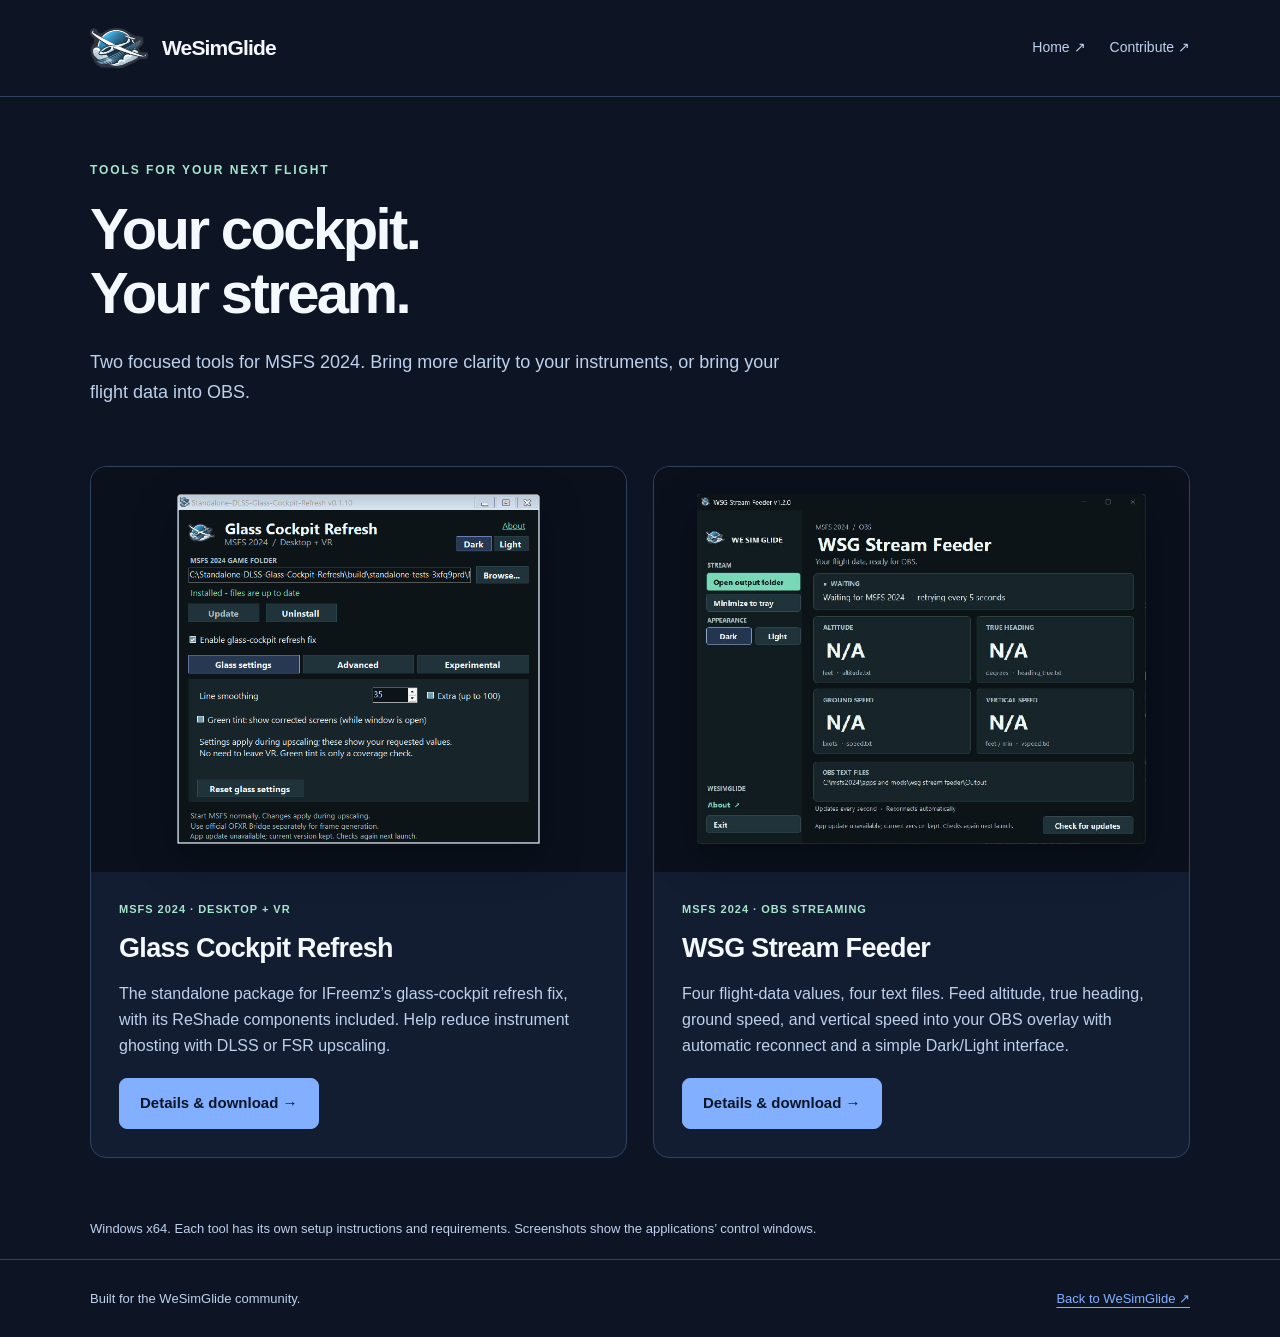
==== web/index.html @ 4a568020 "Initial release of WSG Stream Feeder 1.2.0" ====
<!doctype html>
<html lang="en">
<head>
  <meta charset="utf-8"><meta name="viewport" content="width=device-width,initial-scale=1">
  <meta name="description" content="WeSimGlide tools for MSFS 2024: clearer glass-cockpit instruments and a lightweight flight-data feeder for OBS.">
  <meta name="theme-color" content="#0d1524"><title>Flight tools · WeSimGlide</title>
  <link rel="stylesheet" href="tools.css">
</head>
<body>
  <a class="skip" href="#main">Skip to tools</a>
  <header><div class="wrap topbar"><a class="brand" href="https://wesimglide.org/"><img src="assets/wsg-logo.png" alt="" width="58" height="46">WeSimGlide</a><nav class="nav" aria-label="Main"><a href="https://wesimglide.org/">Home ↗</a><a href="https://wesimglide.org/?tab=about">Contribute ↗</a></nav></div></header>
  <main id="main" class="wrap">
    <section class="intro"><p class="eyebrow">Tools for your next flight</p><h1>Your cockpit.<br>Your stream.</h1><p class="lead">Two focused tools for MSFS 2024. Bring more clarity to your instruments, or bring your flight data into OBS.</p></section>
    <div class="tool-grid">
      <article class="tool"><a class="tool-image" href="Standalone-DLSS-Glass-Cockpit-Refresh.html" aria-label="Explore Glass Cockpit Refresh"><img src="assets/glass-cockpit-refresh.png" alt="Glass Cockpit Refresh control window with installation status and line-smoothing settings" width="666" height="642"></a><div class="tool-copy"><span class="tag">MSFS 2024 · Desktop + VR</span><h2>Glass Cockpit Refresh</h2><p>The standalone package for IFreemz’s glass-cockpit refresh fix, with its ReShade components included. Help reduce instrument ghosting with DLSS or FSR upscaling.</p><a class="button" href="Standalone-DLSS-Glass-Cockpit-Refresh.html">Details &amp; download →</a></div></article>
      <article class="tool"><a class="tool-image" href="WSG-Stream-Feeder.html" aria-label="Explore WSG Stream Feeder"><img src="assets/wsg-stream-feeder.png" alt="WSG Stream Feeder showing altitude, true heading, ground speed and vertical speed while waiting for MSFS" width="940" height="730"></a><div class="tool-copy"><span class="tag">MSFS 2024 · OBS streaming</span><h2>WSG Stream Feeder</h2><p>Four flight-data values, four text files. Feed altitude, true heading, ground speed, and vertical speed into your OBS overlay with automatic reconnect and a simple Dark/Light interface.</p><a class="button" href="WSG-Stream-Feeder.html">Details &amp; download →</a></div></article>
    </div>
    <p class="small">Windows x64. Each tool has its own setup instructions and requirements. Screenshots show the applications’ control windows.</p>
  </main>
  <footer><div class="wrap footer-inner"><p>Built for the WeSimGlide community.</p><a href="https://wesimglide.org/">Back to WeSimGlide ↗</a></div></footer>
</body></html>
---- web/tools.css ----
:root{color-scheme:dark;--bg:#0d1524;--panel:#121d31;--raised:#19273d;--text:#f4f8ff;--muted:#bed0ec;--line:#30435e;--blue:#82afff;--mint:#a6e4cc}*{box-sizing:border-box}body{margin:0;background:var(--bg);color:var(--text);font:16px/1.65 "Segoe UI",Arial,sans-serif}a{color:var(--blue);text-underline-offset:4px}a:hover{color:#b5d0ff}a:focus-visible,button:focus-visible,summary:focus-visible{outline:3px solid var(--mint);outline-offset:5px}button{font:inherit;cursor:pointer}.wrap{max-width:1160px;margin:auto;padding:0 30px}.skip{position:absolute;top:-80px;left:16px;padding:10px;background:var(--blue);color:var(--bg);z-index:5}.skip:focus{top:10px}header{border-bottom:1px solid var(--line)}.topbar{min-height:96px;display:flex;align-items:center;justify-content:space-between;gap:24px}.brand{display:flex;align-items:center;gap:14px;color:var(--text);font-size:21px;font-weight:700;letter-spacing:-.04em;text-decoration:none}.brand img{width:58px;height:46px;object-fit:contain}.nav{display:flex;gap:24px;font-size:14px}.nav a{text-decoration:none;color:var(--muted)}.intro{padding:64px 0 40px;max-width:850px}.eyebrow{text-transform:uppercase;letter-spacing:.16em;font-size:12px;font-weight:700;color:var(--mint);margin:0 0 16px}h1{font-size:clamp(36px,5vw,58px);line-height:1.1;letter-spacing:-.045em;margin:0 0 24px}h2{font-size:28px;line-height:1.2;letter-spacing:-.025em;margin:0 0 16px}h3{font-size:19px;margin:0 0 12px}p{margin:0 0 18px}.lead{font-size:18px;color:var(--muted);max-width:720px}.muted,.caption{color:var(--muted)}.tool-grid{display:grid;grid-template-columns:1fr 1fr;gap:26px;padding-bottom:60px}.tool{border:1px solid var(--line);border-radius:16px;overflow:hidden;background:var(--panel);display:flex;flex-direction:column}.tool-image{background:#0a111d;padding:22px;display:flex;align-items:center;justify-content:center;aspect-ratio:1.32}.tool-image img{width:100%;height:100%;max-height:350px;object-fit:contain;filter:drop-shadow(0 14px 20px #0005)}.tool-copy{padding:28px;display:flex;flex-direction:column;flex:1}.tool-copy h2{font-size:27px}.tool-copy p{color:var(--muted)}.tool-copy .button{align-self:flex-start;margin-top:auto}.tag{display:inline-block;font-size:11px;font-weight:700;color:var(--mint);letter-spacing:.09em;text-transform:uppercase;margin-bottom:14px}.button{display:inline-flex;align-items:center;justify-content:center;gap:8px;background:var(--blue);border:1px solid var(--blue);border-radius:8px;padding:12px 20px;color:#0a1525;font-size:15px;font-weight:700;text-decoration:none}.button:hover{background:#a2c4ff;color:#0a1525}.button.secondary{background:transparent;color:var(--text);border-color:var(--line)}.button.secondary:hover{background:var(--raised)}.hero{display:grid;grid-template-columns:1fr 1.2fr;gap:42px;align-items:center;padding:62px 0 48px}.hero h1{font-size:clamp(36px,4.7vw,58px)}.hero .lead{font-size:17px}.hero figure{margin:0;min-width:0}.hero img{display:block;width:100%;height:auto;border-radius:10px;box-shadow:0 20px 45px #0006}.caption{font-size:12px;margin:12px 0 0}.release{font-size:13px;color:var(--mint);margin-bottom:18px}.download-meta{font-size:12px;margin-top:14px;color:var(--muted)}.section{padding:42px 0;border-top:1px solid var(--line)}.metrics{display:grid;grid-template-columns:repeat(4,1fr);gap:16px}.metric{background:var(--panel);border:1px solid var(--line);border-radius:10px;padding:20px}.metric strong{display:block;color:var(--text);font-size:17px}.metric span{display:block;color:var(--muted);font-size:13px;margin:4px 0}.metric code{color:var(--mint);font-size:12px}.steps{display:grid;grid-template-columns:repeat(3,1fr);gap:22px;list-style:none;padding:0;counter-reset:step}.steps li{padding:24px;border:1px solid var(--line);border-radius:12px;background:var(--panel);counter-increment:step}.steps li:before{content:"0" counter(step);display:block;color:var(--blue);font-weight:700;margin-bottom:14px}.steps p{font-size:14px;color:var(--muted)}code{font-family:Consolas,monospace;font-size:.9em;overflow-wrap:anywhere}details{border-bottom:1px solid var(--line)}summary{cursor:pointer;padding:20px 0;font-weight:600}details p{color:var(--muted);max-width:880px;padding:0 0 10px}.hash-box{padding:22px;background:var(--panel);border:1px solid var(--line);border-radius:10px}.hash-box code{display:block;margin:12px 0 18px;overflow-wrap:anywhere}.small{font-size:13px;color:var(--muted)}footer{border-top:1px solid var(--line);padding:28px 0;margin-top:20px;color:var(--muted);font-size:13px}.footer-inner{display:flex;justify-content:space-between;gap:24px}.footer-inner p{margin:0}.notice{border-left:3px solid var(--mint);padding-left:18px;color:var(--muted)}@media(max-width:850px){.hero{grid-template-columns:1fr;gap:30px}.hero figure{max-width:720px}.metrics{grid-template-columns:repeat(2,1fr)}.tool-image{padding:12px}.tool-copy{padding:22px}.steps{gap:14px}.steps li{padding:18px}}@media(max-width:620px){.wrap{padding:0 20px}.topbar{min-height:84px;gap:12px;flex-wrap:wrap;padding:12px 20px}.brand{font-size:19px}.brand img{width:44px;height:36px}.nav{gap:16px;font-size:12px}.intro{padding:42px 0 26px}.tool-grid,.steps{grid-template-columns:1fr}.tool-image{aspect-ratio:auto;padding:20px;min-height:220px}.tool-image img{max-height:330px}.hero{padding-top:40px}.footer-inner{display:block}.footer-inner a{display:inline-block;margin-top:12px}.metric{padding:14px}.metrics{gap:10px}.metric strong{font-size:15px}h2{font-size:25px}}
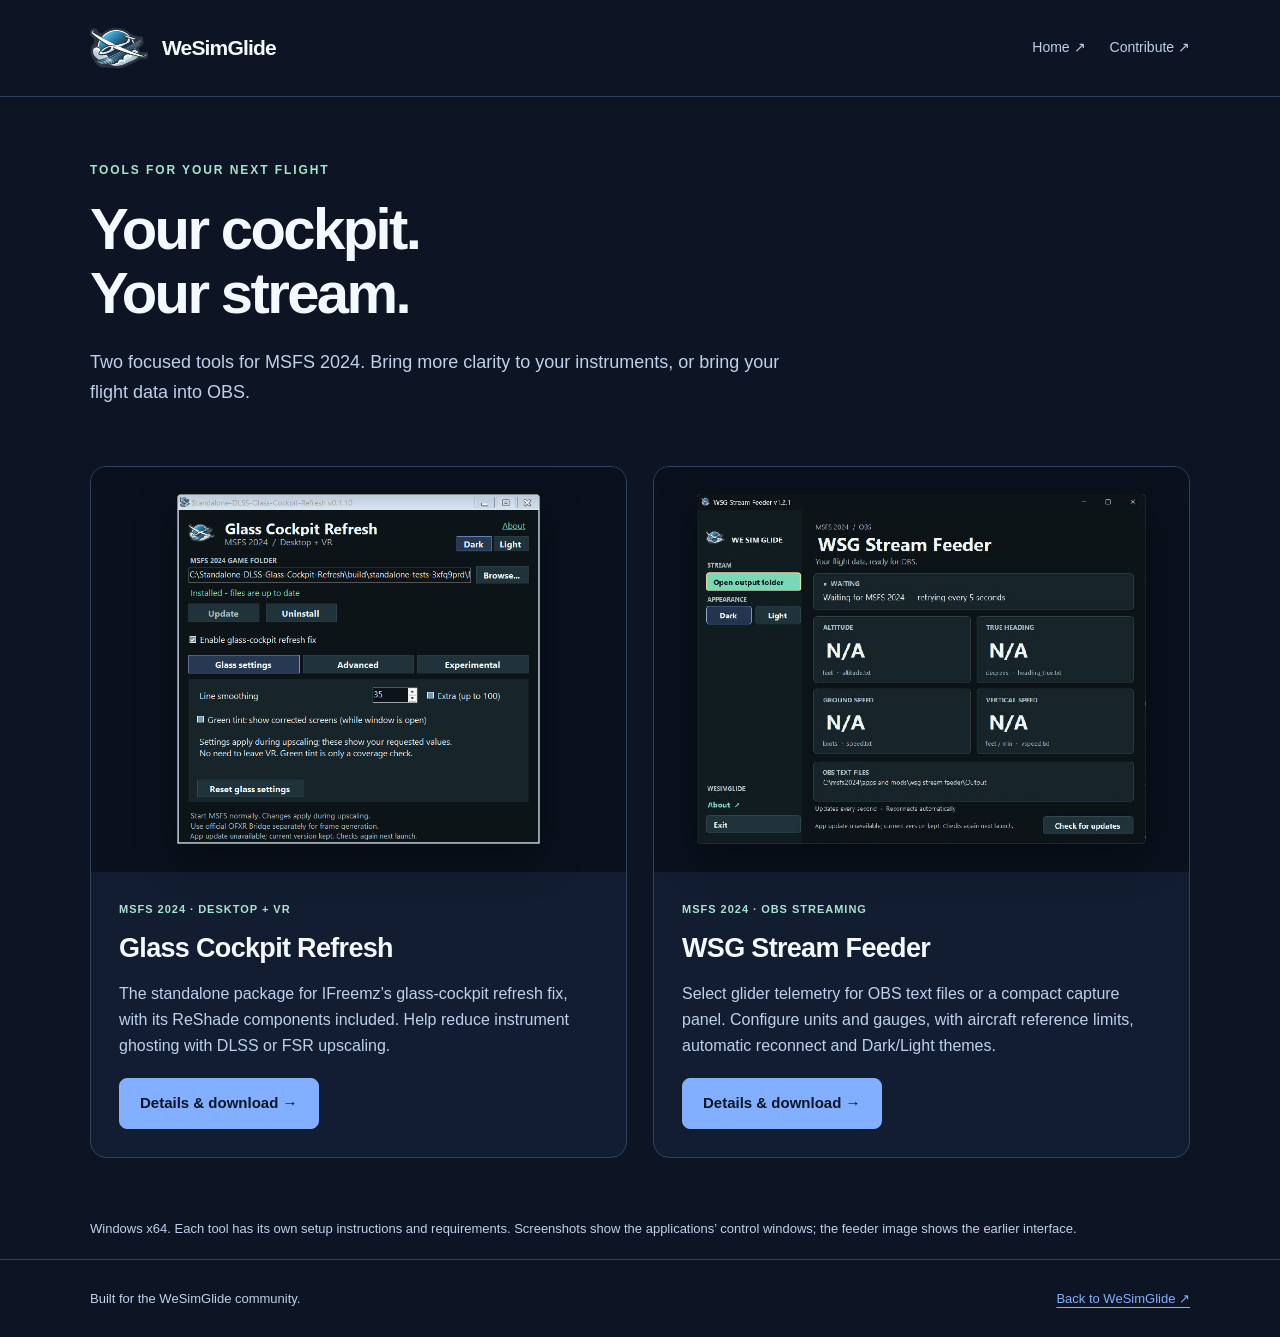
==== commit 3468f1a7: "Release 1.3.0 with selectable glider telemetry and OBS capture gauges" ====
--- a/web/index.html
+++ b/web/index.html
@@ -13,9 +13,9 @@
     <section class="intro"><p class="eyebrow">Tools for your next flight</p><h1>Your cockpit.<br>Your stream.</h1><p class="lead">Two focused tools for MSFS 2024. Bring more clarity to your instruments, or bring your flight data into OBS.</p></section>
     <div class="tool-grid">
       <article class="tool"><a class="tool-image" href="Standalone-DLSS-Glass-Cockpit-Refresh.html" aria-label="Explore Glass Cockpit Refresh"><img src="assets/glass-cockpit-refresh.png" alt="Glass Cockpit Refresh control window with installation status and line-smoothing settings" width="666" height="642"></a><div class="tool-copy"><span class="tag">MSFS 2024 · Desktop + VR</span><h2>Glass Cockpit Refresh</h2><p>The standalone package for IFreemz’s glass-cockpit refresh fix, with its ReShade components included. Help reduce instrument ghosting with DLSS or FSR upscaling.</p><a class="button" href="Standalone-DLSS-Glass-Cockpit-Refresh.html">Details &amp; download →</a></div></article>
-      <article class="tool"><a class="tool-image" href="WSG-Stream-Feeder.html" aria-label="Explore WSG Stream Feeder"><img src="assets/wsg-stream-feeder.png" alt="WSG Stream Feeder showing altitude, true heading, ground speed and vertical speed while waiting for MSFS" width="940" height="730"></a><div class="tool-copy"><span class="tag">MSFS 2024 · OBS streaming</span><h2>WSG Stream Feeder</h2><p>Four flight-data values, four text files. Feed altitude, true heading, ground speed, and vertical speed into your OBS overlay with automatic reconnect and a simple Dark/Light interface.</p><a class="button" href="WSG-Stream-Feeder.html">Details &amp; download →</a></div></article>
+      <article class="tool"><a class="tool-image" href="WSG-Stream-Feeder.html" aria-label="Explore WSG Stream Feeder"><img src="assets/wsg-stream-feeder.png" alt="WSG Stream Feeder showing altitude, true heading, ground speed and vertical speed while waiting for MSFS" width="940" height="730"></a><div class="tool-copy"><span class="tag">MSFS 2024 · OBS streaming</span><h2>WSG Stream Feeder</h2><p>Select glider telemetry for OBS text files or a compact capture panel. Configure units and gauges, with aircraft reference limits, automatic reconnect and Dark/Light themes.</p><a class="button" href="WSG-Stream-Feeder.html">Details &amp; download →</a></div></article>
     </div>
-    <p class="small">Windows x64. Each tool has its own setup instructions and requirements. Screenshots show the applications’ control windows.</p>
+    <p class="small">Windows x64. Each tool has its own setup instructions and requirements. Screenshots show the applications’ control windows; the feeder image shows the earlier interface.</p>
   </main>
   <footer><div class="wrap footer-inner"><p>Built for the WeSimGlide community.</p><a href="https://wesimglide.org/">Back to WeSimGlide ↗</a></div></footer>
 </body></html>
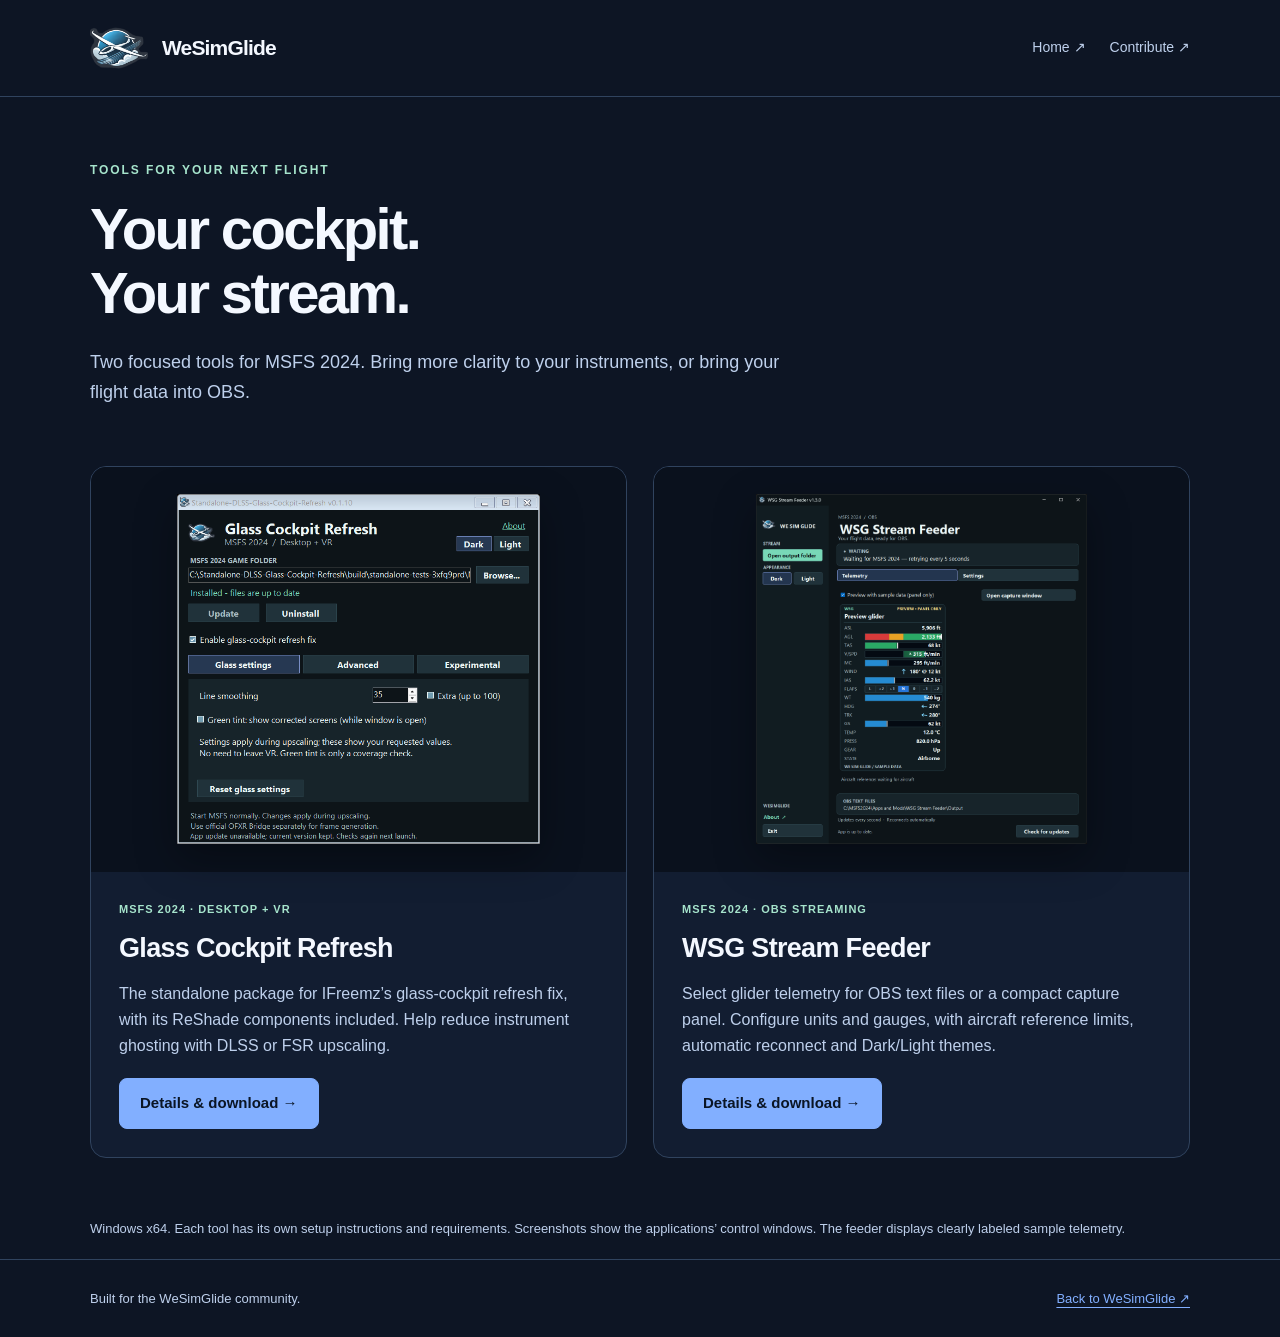
==== commit 8b00c579: "Refresh website screenshot for WSG Stream Feeder 1.3.0" ====
--- a/web/index.html
+++ b/web/index.html
@@ -13,9 +13,9 @@
     <section class="intro"><p class="eyebrow">Tools for your next flight</p><h1>Your cockpit.<br>Your stream.</h1><p class="lead">Two focused tools for MSFS 2024. Bring more clarity to your instruments, or bring your flight data into OBS.</p></section>
     <div class="tool-grid">
       <article class="tool"><a class="tool-image" href="Standalone-DLSS-Glass-Cockpit-Refresh.html" aria-label="Explore Glass Cockpit Refresh"><img src="assets/glass-cockpit-refresh.png" alt="Glass Cockpit Refresh control window with installation status and line-smoothing settings" width="666" height="642"></a><div class="tool-copy"><span class="tag">MSFS 2024 · Desktop + VR</span><h2>Glass Cockpit Refresh</h2><p>The standalone package for IFreemz’s glass-cockpit refresh fix, with its ReShade components included. Help reduce instrument ghosting with DLSS or FSR upscaling.</p><a class="button" href="Standalone-DLSS-Glass-Cockpit-Refresh.html">Details &amp; download →</a></div></article>
-      <article class="tool"><a class="tool-image" href="WSG-Stream-Feeder.html" aria-label="Explore WSG Stream Feeder"><img src="assets/wsg-stream-feeder.png" alt="WSG Stream Feeder showing altitude, true heading, ground speed and vertical speed while waiting for MSFS" width="940" height="730"></a><div class="tool-copy"><span class="tag">MSFS 2024 · OBS streaming</span><h2>WSG Stream Feeder</h2><p>Select glider telemetry for OBS text files or a compact capture panel. Configure units and gauges, with aircraft reference limits, automatic reconnect and Dark/Light themes.</p><a class="button" href="WSG-Stream-Feeder.html">Details &amp; download →</a></div></article>
+      <article class="tool"><a class="tool-image" href="WSG-Stream-Feeder.html" aria-label="Explore WSG Stream Feeder"><img src="assets/wsg-stream-feeder.png" alt="WSG Stream Feeder v1.3.0 showing sample glider telemetry, gauges and direction arrows" width="1004" height="1060"></a><div class="tool-copy"><span class="tag">MSFS 2024 · OBS streaming</span><h2>WSG Stream Feeder</h2><p>Select glider telemetry for OBS text files or a compact capture panel. Configure units and gauges, with aircraft reference limits, automatic reconnect and Dark/Light themes.</p><a class="button" href="WSG-Stream-Feeder.html">Details &amp; download →</a></div></article>
     </div>
-    <p class="small">Windows x64. Each tool has its own setup instructions and requirements. Screenshots show the applications’ control windows; the feeder image shows the earlier interface.</p>
+    <p class="small">Windows x64. Each tool has its own setup instructions and requirements. Screenshots show the applications’ control windows. The feeder displays clearly labeled sample telemetry.</p>
   </main>
   <footer><div class="wrap footer-inner"><p>Built for the WeSimGlide community.</p><a href="https://wesimglide.org/">Back to WeSimGlide ↗</a></div></footer>
 </body></html>
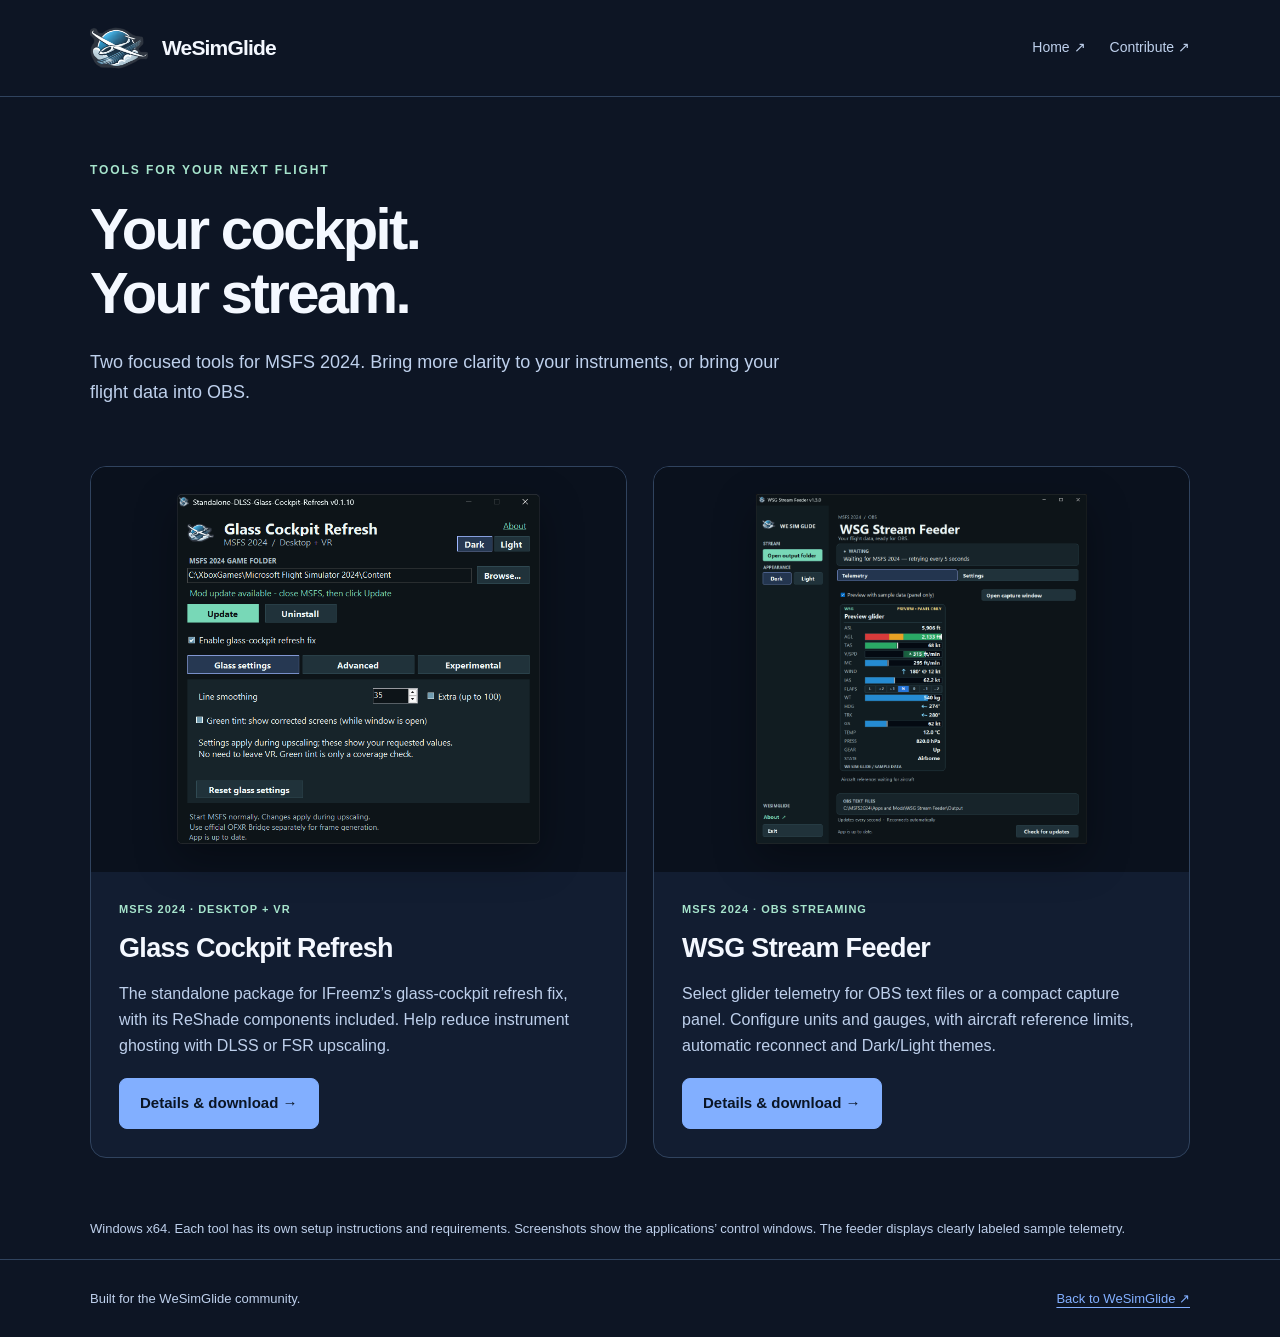
==== commit 80d673bb: "Document all telemetry choices and synchronize website assets" ====
--- a/web/index.html
+++ b/web/index.html
@@ -12,7 +12,7 @@
   <main id="main" class="wrap">
     <section class="intro"><p class="eyebrow">Tools for your next flight</p><h1>Your cockpit.<br>Your stream.</h1><p class="lead">Two focused tools for MSFS 2024. Bring more clarity to your instruments, or bring your flight data into OBS.</p></section>
     <div class="tool-grid">
-      <article class="tool"><a class="tool-image" href="Standalone-DLSS-Glass-Cockpit-Refresh.html" aria-label="Explore Glass Cockpit Refresh"><img src="assets/glass-cockpit-refresh.png" alt="Glass Cockpit Refresh control window with installation status and line-smoothing settings" width="666" height="642"></a><div class="tool-copy"><span class="tag">MSFS 2024 · Desktop + VR</span><h2>Glass Cockpit Refresh</h2><p>The standalone package for IFreemz’s glass-cockpit refresh fix, with its ReShade components included. Help reduce instrument ghosting with DLSS or FSR upscaling.</p><a class="button" href="Standalone-DLSS-Glass-Cockpit-Refresh.html">Details &amp; download →</a></div></article>
+      <article class="tool"><a class="tool-image" href="Standalone-DLSS-Glass-Cockpit-Refresh.html" aria-label="Explore Glass Cockpit Refresh"><img src="assets/glass-cockpit-refresh.png" alt="Glass Cockpit Refresh control window with installation status and line-smoothing settings" width="662" height="640"></a><div class="tool-copy"><span class="tag">MSFS 2024 · Desktop + VR</span><h2>Glass Cockpit Refresh</h2><p>The standalone package for IFreemz’s glass-cockpit refresh fix, with its ReShade components included. Help reduce instrument ghosting with DLSS or FSR upscaling.</p><a class="button" href="Standalone-DLSS-Glass-Cockpit-Refresh.html">Details &amp; download →</a></div></article>
       <article class="tool"><a class="tool-image" href="WSG-Stream-Feeder.html" aria-label="Explore WSG Stream Feeder"><img src="assets/wsg-stream-feeder.png" alt="WSG Stream Feeder v1.3.0 showing sample glider telemetry, gauges and direction arrows" width="1004" height="1060"></a><div class="tool-copy"><span class="tag">MSFS 2024 · OBS streaming</span><h2>WSG Stream Feeder</h2><p>Select glider telemetry for OBS text files or a compact capture panel. Configure units and gauges, with aircraft reference limits, automatic reconnect and Dark/Light themes.</p><a class="button" href="WSG-Stream-Feeder.html">Details &amp; download →</a></div></article>
     </div>
     <p class="small">Windows x64. Each tool has its own setup instructions and requirements. Screenshots show the applications’ control windows. The feeder displays clearly labeled sample telemetry.</p>
--- a/web/tools.css
+++ b/web/tools.css
@@ -1 +1,15 @@
 :root{color-scheme:dark;--bg:#0d1524;--panel:#121d31;--raised:#19273d;--text:#f4f8ff;--muted:#bed0ec;--line:#30435e;--blue:#82afff;--mint:#a6e4cc}*{box-sizing:border-box}body{margin:0;background:var(--bg);color:var(--text);font:16px/1.65 "Segoe UI",Arial,sans-serif}a{color:var(--blue);text-underline-offset:4px}a:hover{color:#b5d0ff}a:focus-visible,button:focus-visible,summary:focus-visible{outline:3px solid var(--mint);outline-offset:5px}button{font:inherit;cursor:pointer}.wrap{max-width:1160px;margin:auto;padding:0 30px}.skip{position:absolute;top:-80px;left:16px;padding:10px;background:var(--blue);color:var(--bg);z-index:5}.skip:focus{top:10px}header{border-bottom:1px solid var(--line)}.topbar{min-height:96px;display:flex;align-items:center;justify-content:space-between;gap:24px}.brand{display:flex;align-items:center;gap:14px;color:var(--text);font-size:21px;font-weight:700;letter-spacing:-.04em;text-decoration:none}.brand img{width:58px;height:46px;object-fit:contain}.nav{display:flex;gap:24px;font-size:14px}.nav a{text-decoration:none;color:var(--muted)}.intro{padding:64px 0 40px;max-width:850px}.eyebrow{text-transform:uppercase;letter-spacing:.16em;font-size:12px;font-weight:700;color:var(--mint);margin:0 0 16px}h1{font-size:clamp(36px,5vw,58px);line-height:1.1;letter-spacing:-.045em;margin:0 0 24px}h2{font-size:28px;line-height:1.2;letter-spacing:-.025em;margin:0 0 16px}h3{font-size:19px;margin:0 0 12px}p{margin:0 0 18px}.lead{font-size:18px;color:var(--muted);max-width:720px}.muted,.caption{color:var(--muted)}.tool-grid{display:grid;grid-template-columns:1fr 1fr;gap:26px;padding-bottom:60px}.tool{border:1px solid var(--line);border-radius:16px;overflow:hidden;background:var(--panel);display:flex;flex-direction:column}.tool-image{background:#0a111d;padding:22px;display:flex;align-items:center;justify-content:center;aspect-ratio:1.32}.tool-image img{width:100%;height:100%;max-height:350px;object-fit:contain;filter:drop-shadow(0 14px 20px #0005)}.tool-copy{padding:28px;display:flex;flex-direction:column;flex:1}.tool-copy h2{font-size:27px}.tool-copy p{color:var(--muted)}.tool-copy .button{align-self:flex-start;margin-top:auto}.tag{display:inline-block;font-size:11px;font-weight:700;color:var(--mint);letter-spacing:.09em;text-transform:uppercase;margin-bottom:14px}.button{display:inline-flex;align-items:center;justify-content:center;gap:8px;background:var(--blue);border:1px solid var(--blue);border-radius:8px;padding:12px 20px;color:#0a1525;font-size:15px;font-weight:700;text-decoration:none}.button:hover{background:#a2c4ff;color:#0a1525}.button.secondary{background:transparent;color:var(--text);border-color:var(--line)}.button.secondary:hover{background:var(--raised)}.hero{display:grid;grid-template-columns:1fr 1.2fr;gap:42px;align-items:center;padding:62px 0 48px}.hero h1{font-size:clamp(36px,4.7vw,58px)}.hero .lead{font-size:17px}.hero figure{margin:0;min-width:0}.hero img{display:block;width:100%;height:auto;border-radius:10px;box-shadow:0 20px 45px #0006}.caption{font-size:12px;margin:12px 0 0}.release{font-size:13px;color:var(--mint);margin-bottom:18px}.download-meta{font-size:12px;margin-top:14px;color:var(--muted)}.section{padding:42px 0;border-top:1px solid var(--line)}.metrics{display:grid;grid-template-columns:repeat(4,1fr);gap:16px}.metric{background:var(--panel);border:1px solid var(--line);border-radius:10px;padding:20px}.metric strong{display:block;color:var(--text);font-size:17px}.metric span{display:block;color:var(--muted);font-size:13px;margin:4px 0}.metric code{color:var(--mint);font-size:12px}.steps{display:grid;grid-template-columns:repeat(3,1fr);gap:22px;list-style:none;padding:0;counter-reset:step}.steps li{padding:24px;border:1px solid var(--line);border-radius:12px;background:var(--panel);counter-increment:step}.steps li:before{content:"0" counter(step);display:block;color:var(--blue);font-weight:700;margin-bottom:14px}.steps p{font-size:14px;color:var(--muted)}code{font-family:Consolas,monospace;font-size:.9em;overflow-wrap:anywhere}details{border-bottom:1px solid var(--line)}summary{cursor:pointer;padding:20px 0;font-weight:600}details p{color:var(--muted);max-width:880px;padding:0 0 10px}.hash-box{padding:22px;background:var(--panel);border:1px solid var(--line);border-radius:10px}.hash-box code{display:block;margin:12px 0 18px;overflow-wrap:anywhere}.small{font-size:13px;color:var(--muted)}footer{border-top:1px solid var(--line);padding:28px 0;margin-top:20px;color:var(--muted);font-size:13px}.footer-inner{display:flex;justify-content:space-between;gap:24px}.footer-inner p{margin:0}.notice{border-left:3px solid var(--mint);padding-left:18px;color:var(--muted)}@media(max-width:850px){.hero{grid-template-columns:1fr;gap:30px}.hero figure{max-width:720px}.metrics{grid-template-columns:repeat(2,1fr)}.tool-image{padding:12px}.tool-copy{padding:22px}.steps{gap:14px}.steps li{padding:18px}}@media(max-width:620px){.wrap{padding:0 20px}.topbar{min-height:84px;gap:12px;flex-wrap:wrap;padding:12px 20px}.brand{font-size:19px}.brand img{width:44px;height:36px}.nav{gap:16px;font-size:12px}.intro{padding:42px 0 26px}.tool-grid,.steps{grid-template-columns:1fr}.tool-image{aspect-ratio:auto;padding:20px;min-height:220px}.tool-image img{max-height:330px}.hero{padding-top:40px}.footer-inner{display:block}.footer-inner a{display:inline-block;margin-top:12px}.metric{padding:14px}.metrics{gap:10px}.metric strong{font-size:15px}h2{font-size:25px}}
+
+/* WSG Stream Feeder: selectable telemetry and output guide. */
+.feeder-page .output-options,.feeder-page .gauge-grid{display:grid;grid-template-columns:repeat(2,minmax(0,1fr));gap:20px;margin:24px 0}
+.feeder-page .feature-card{padding:24px;background:var(--panel);border:1px solid var(--line);border-radius:12px;min-width:0}
+.feeder-page .feature-card p{font-size:15px;color:var(--muted)}.feeder-page .feature-card p:last-child{margin-bottom:0}
+.feeder-page .telemetry-table{width:100%;border-collapse:collapse;table-layout:fixed;margin:24px 0 18px;font-size:14px}
+.feeder-page .telemetry-table caption{text-align:left;color:var(--muted);font-size:13px;padding-bottom:12px}
+.feeder-page .telemetry-table th,.feeder-page .telemetry-table td{text-align:left;vertical-align:top;padding:15px 16px;border-bottom:1px solid var(--line);overflow-wrap:anywhere}
+.feeder-page .telemetry-table thead{background:var(--raised)}.feeder-page .telemetry-table th:first-child{width:28%}.feeder-page .telemetry-table th:last-child{width:27%}
+.feeder-page .telemetry-table tbody tr:nth-child(even){background:var(--panel)}.feeder-page .telemetry-table td{color:var(--muted)}
+.feeder-page .telemetry-table code{color:var(--mint)}.feeder-page .telemetry-label{display:block;color:var(--blue);font-size:12px;letter-spacing:.04em;margin-bottom:4px}
+.feeder-page .unit-list{display:grid;grid-template-columns:repeat(2,minmax(0,1fr));gap:12px 28px;padding-left:20px;color:var(--muted);margin:24px 0}
+.feeder-page .unit-list strong{color:var(--text)}.feeder-page .feeder-steps{grid-template-columns:repeat(2,minmax(0,1fr))}
+@media(max-width:620px){.feeder-page .output-options,.feeder-page .gauge-grid,.feeder-page .unit-list,.feeder-page .feeder-steps{grid-template-columns:1fr}.feeder-page .feature-card{padding:20px}.feeder-page .telemetry-table{font-size:12px}.feeder-page .telemetry-table th,.feeder-page .telemetry-table td{padding:12px 7px}.feeder-page .telemetry-table th:first-child{width:27%}.feeder-page .telemetry-table th:last-child{width:34%}.feeder-page .nav{flex-wrap:wrap}}
